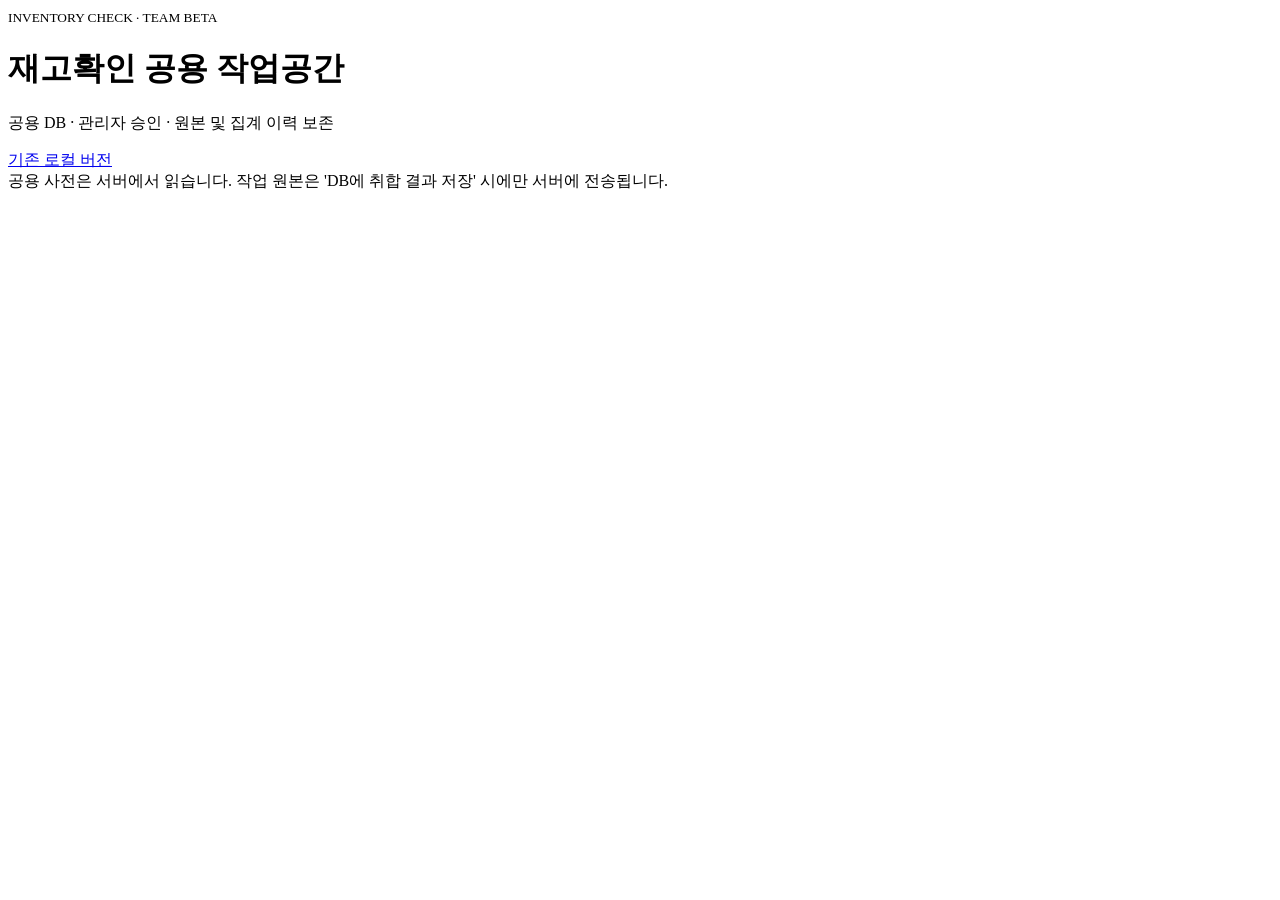
==== cloud.html @ f1abc2e7 "feat: add Supabase cloud.html for collaborative inventory beta" ====
<!doctype html>
<html lang="ko"><head><meta charset="utf-8"><meta name="viewport" content="width=device-width,initial-scale=1"><title>재고확인 · 공용 작업공간</title>
<link rel="stylesheet" href="cloud/cloud.css?v=0.1.0"><script src="cloud/core.js?v=0.1.0" defer></script><script src="cloud/cloud.js?v=0.1.0" defer></script></head>
<body><main class="wrap">
<header><div><small>INVENTORY CHECK · TEAM BETA</small><h1>재고확인 <span>공용 작업공간</span></h1><p>공용 DB · 관리자 승인 · 원본 및 집계 이력 보존</p></div><a href="index.html">기존 로컬 버전</a></header>
<div id="notice" class="notice" role="status" aria-live="polite"></div>
<section id="config-panel" class="panel" hidden><h2>1. Supabase 연결</h2><p>최초 설정: Supabase SQL을 실행한 후 Project URL과 <b>publishable/anon key</b>를 입력하세요. <b>service_role/secret key는 절대 입력하지 마세요.</b></p>
<form id="config-form"><label>Project URL<input id="project-url" type="url" placeholder="https://xxxxxxxx.supabase.co" required></label><label>Publishable / anon key<input id="publishable-key" autocomplete="off" type="text" required placeholder="sb_publishable_…"></label><button type="submit">연결 저장</button></form><p class="small">공용 URL과 publishable 키는 브라우저에 저장합니다. 저장소에는 포함하지 않습니다.</p></section>
<section id="login-panel" class="panel" hidden><h2>작업자 로그인</h2><form id="login-form"><label>이메일<input id="login-email" type="email" autocomplete="username" required></label><label>비밀번호<input id="login-password" type="password" autocomplete="current-password" required></label><button type="submit">로그인</button></form><p class="small">계정은 Supabase Auth 관리자 콘솔에서 초대합니다. 회원가입은 공개하지 않습니다.</p></section>
<div id="workspace" hidden>
<section class="panel mini"><div class="between"><div><b id="identity">작업자</b> <span id="role-tag" class="tag"></span></div><div class="tools"><button id="reload-catalog" class="secondary">공용 설정 새로고침</button><button id="logout-btn" class="secondary">로그아웃</button></div></div></section>
<section class="panel"><h2>2. 주문 붙여넣기 및 집계</h2><p>공용 상품 사전으로 집계합니다. 미인식 품목은 행 전체 보류되며 관리자의 별칭 승인 전에는 자동 반영되지 않습니다.</p><label>작업 제목<input id="batch-title" value="오늘 주문 취합" maxlength="150"></label><label>작업 날짜<input id="batch-date" type="date"></label><label>주문 원본<textarea id="orders" rows="9" spellcheck="false" placeholder="인셀덤비비2개&#10;인설덤비비2개&#10;인셀덤5종1세트"></textarea></label>
<div class="tools"><button id="analyze-btn">수량 취합·검증</button><button id="save-batch" class="secondary" disabled>DB에 취합 결과 저장</button><button id="copy-qty" class="secondary" disabled>수량만 엑셀 복사</button></div>
<div id="results" hidden><div class="metrics"><div><small>집계 수량</small><b id="quantity-total">0</b></div><div><small>전체 주문 행</small><b id="line-total">0</b></div><div><small>미인식/오류 행</small><b id="error-total">0</b></div></div><p id="result-info"></p><div class="scroll"><table><thead><tr><th>순서</th><th>상품명</th><th class="num">수량</th></tr></thead><tbody id="totals-body"></tbody></table></div>
<h3>미인식 항목</h3><div id="unknown-list"></div><h3>원본 행별 검증</h3><div class="scroll"><table><thead><tr><th>원본 행</th><th>상태</th><th>원본/상세</th></tr></thead><tbody id="audit-body"></tbody></table></div></div></section>
<section class="panel"><div class="between"><h2>3. 저장된 작업 이력</h2><button id="load-history" class="secondary">새로고침</button></div><p>과거 집계는 당시 결과가 그대로 보존됩니다. 새 별칭이 승인되어도 기존 이력은 자동으로 변경되지 않습니다.</p><div class="scroll"><table><thead><tr><th>등록 시각</th><th>작업 제목</th><th>작업자</th><th>주문 행</th><th>오류</th><th>집계 수량</th><th>보기</th></tr></thead><tbody id="history-body"></tbody></table></div><div id="history-detail" hidden><h3>저장된 결과</h3><pre id="history-preview"></pre><button id="history-copy" class="secondary">과거 집계 수량 복사</button></div></section>
<section class="panel" id="requests-panel"><h2>4. 미인식 상품 별칭 승인</h2><p id="request-description">작업자는 관리자에게 매핑을 요청할 수 있습니다. 관리자가 승인해야 공용 상품 사전에 반영됩니다.</p><div id="requests-list"></div></section>
<section class="panel" id="admin-panel" hidden><h2>5. 관리자 상품 설정</h2><p>현재 단계에서는 안전한 공용 별칭 승인과 작업 이력을 제공합니다. 상품 추가/삭제·세트 구성 변경은 SQL 및 차기 관리자 편집 화면에서 관리합니다.</p><button id="reload-requests" class="secondary">승인 요청 새로고침</button></section>
</div>
<footer>공용 사전은 서버에서 읽습니다. 작업 원본은 'DB에 취합 결과 저장' 시에만 서버에 전송됩니다.</footer>
</main></body></html>
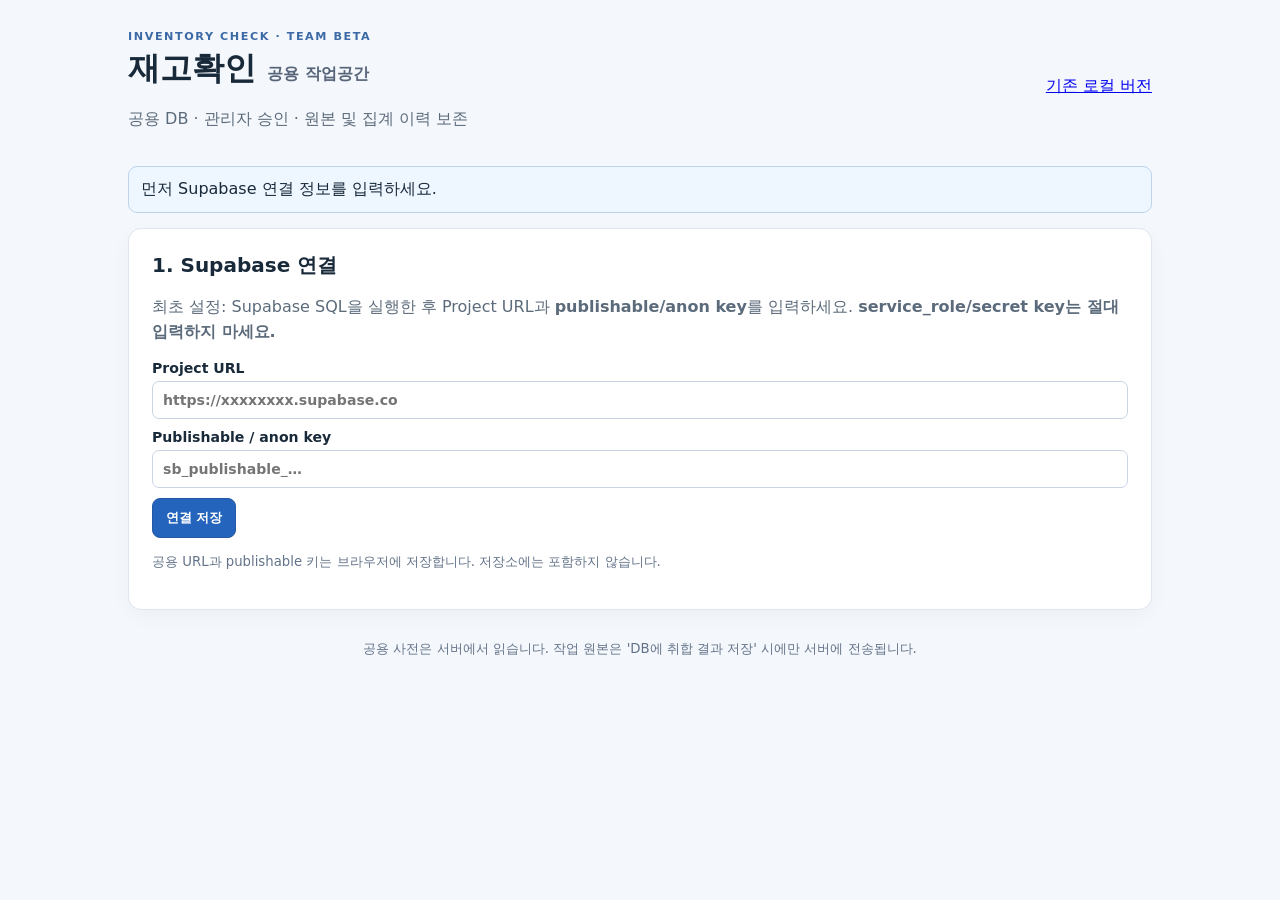
==== commit cbad1ca6: "fix: preserve exact source bytes for cloud.html" ====
--- a/cloud.html
+++ b/cloud.html
@@ -18,4 +18,4 @@
 <section class="panel" id="admin-panel" hidden><h2>5. 관리자 상품 설정</h2><p>현재 단계에서는 안전한 공용 별칭 승인과 작업 이력을 제공합니다. 상품 추가/삭제·세트 구성 변경은 SQL 및 차기 관리자 편집 화면에서 관리합니다.</p><button id="reload-requests" class="secondary">승인 요청 새로고침</button></section>
 </div>
 <footer>공용 사전은 서버에서 읽습니다. 작업 원본은 'DB에 취합 결과 저장' 시에만 서버에 전송됩니다.</footer>
-</main></body></html>+</main></body></html>
--- a/cloud/cloud.css
+++ b/cloud/cloud.css
@@ -0,0 +1 @@
+:root{font-family:system-ui,-apple-system,'Segoe UI',sans-serif;color:#18293a;background:#f4f7fb}*{box-sizing:border-box}body{margin:0}.wrap{max-width:1060px;margin:auto;padding:25px 18px 55px}header,.between{display:flex;justify-content:space-between;align-items:center;gap:12px}header{margin-bottom:18px}header small{font-size:.7rem;letter-spacing:.14em;color:#3c6aa6;font-weight:800}h1{font-size:2rem;margin:3px 0}h1 span{font-size:1rem;color:#56657a}header p,p{color:#5c6b7b;line-height:1.55}header a{white-space:nowrap}.panel{background:white;padding:23px;border:1px solid #e0e6ef;border-radius:13px;margin:15px 0;box-shadow:0 6px 20px #25395409}.panel.mini{padding:13px 20px}h2{font-size:1.25rem;margin:0 0 9px}h3{margin:23px 0 10px;font-size:1rem}.notice{margin-bottom:10px}.notice:not(:empty){padding:12px;border:1px solid #bfd4ea;border-radius:9px;background:#eef6ff}.notice.bad{background:#fff2f0;border-color:#f4aaa6;color:#a02d22}label{display:block;margin:10px 0;font-weight:650;font-size:.88rem}input,textarea,select{display:block;width:100%;border:1px solid #cbd4e2;border-radius:7px;padding:10px;margin-top:5px;font:inherit;background:white;color:inherit}textarea{line-height:1.5}button{padding:10px 13px;border:1px solid #2459a5;background:#2564bc;color:white;font-weight:700;border-radius:8px;cursor:pointer}button:disabled{opacity:.45;cursor:default}button.secondary{background:#fff;color:#28559a;border-color:#c7d3e6}.tools{display:flex;gap:8px;flex-wrap:wrap;align-items:center;margin-top:12px}.tag{font-size:.75rem;border-radius:8px;background:#e7f3ff;color:#17539a;padding:4px 8px}.small,footer{font-size:.83rem;color:#637389}.metrics{display:grid;grid-template-columns:repeat(3,1fr);gap:11px;margin:18px 0}.metrics>div{padding:12px;border:1px solid #dfe8f4;background:#f6f9fe;border-radius:10px}.metrics b{font-size:1.6rem;display:block}.metrics small{color:#66788c}.scroll{overflow:auto}table{width:100%;border-collapse:collapse;font-size:.91rem}td,th{padding:9px 11px;border-bottom:1px solid #e7ecf4;text-align:left;vertical-align:top}th{background:#f5f8fc;white-space:nowrap}.num{text-align:right;font-variant-numeric:tabular-nums}.unknown{background:#fffaf0;border:1px solid #f3ddb6;border-radius:10px;padding:13px;margin:9px 0}.unknown .tools select{width:min(330px,100%);margin:0}.hint{font-size:.82rem;color:#74664a}.badtext{color:#b12920}.goodtext{color:#178348}.scroll td:nth-child(3){overflow-wrap:anywhere}pre{white-space:pre-wrap;max-height:340px;overflow:auto;background:#f5f7fa;padding:14px;border-radius:8px}footer{text-align:center;padding-top:15px}@media(max-width:650px){.wrap{padding:12px}.panel{padding:15px}header,.between{align-items:flex-start;flex-direction:column}.metrics{gap:5px}td,th{padding:8px 5px}}
